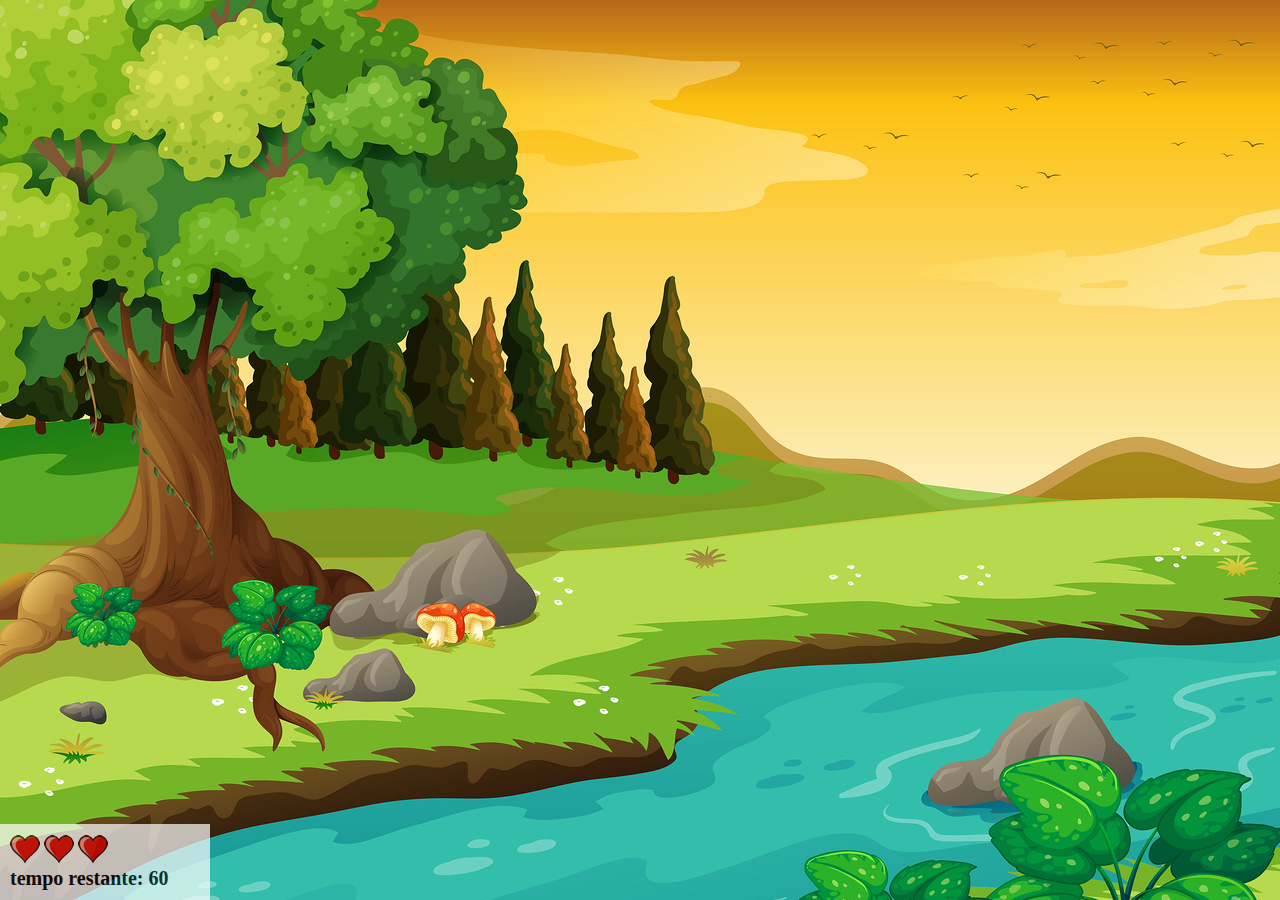
==== app.html @ 64f5f199 "Upload" ====
<!DOCTYPE html>
<html lang="pt-br">
<head>
    <meta charset="UTF-8">
    <meta http-equiv="X-UA-Compatible" content="IE=edge">
    <meta name="viewport" content="width=device-width, initial-scale=1.0">
    <link rel="stylesheet" href="css/estilo.css">
    <script src="js/jogo.js"></script>
    <title>Mata Mosquito</title>
</head>
<body onresize="ajustaTamanhoPalcoJogo()">
    <div class="painel">
        <div class="vidas">
            <img id='v1' src="imagens/coracao_cheio.png" alt="">
            <img id='v2' src="imagens/coracao_cheio.png" alt="">
            <img id='v3' src="imagens/coracao_cheio.png" alt="">
        </div>
        <div class="cronometro">
            tempo restante: <span id="cronometro"></span>
        </div>
    </div>

    <script>
        document.getElementById('cronometro').innerHTML = tempo

        let iniciaGame = setInterval (function(){
            posicaoRandomica()
        }, criaMoscaTempo)
    </script>
</body>
</html>
---- css/estilo.css ----
html{
    cursor: url('../imagens/mata_mosca.png') 30 30, auto;
}

body{
    background-image: url('../imagens/bg.jpg');
    background-repeat: no-repeat;
    background-size: cover;
}

.mosquito1{
    width: 50px;
    height: 50px;
}

.mosquito2{
    width: 70px;
    height: 70px;
}

.mosquito3{
    width: 90px;
    height: 90px;
}

.ladoA{
    transform: scaleX(1);
}

.ladoB{
    transform: scaleX(-1);
}

.painel{
    position: absolute;
    width: 190px;
    padding: 10px;
    bottom: 0px;
    left: 0px;
    border-top: solid 1px white;
    background-color: white;
    opacity: 0.7;
}

.vidas{
    float: left;
}

.cronometro{
    float: left;
    font-size: 20px;
    font-weight: bold;
}

.form-control{
    text-transform: uppercase;
    text-align: center;
}
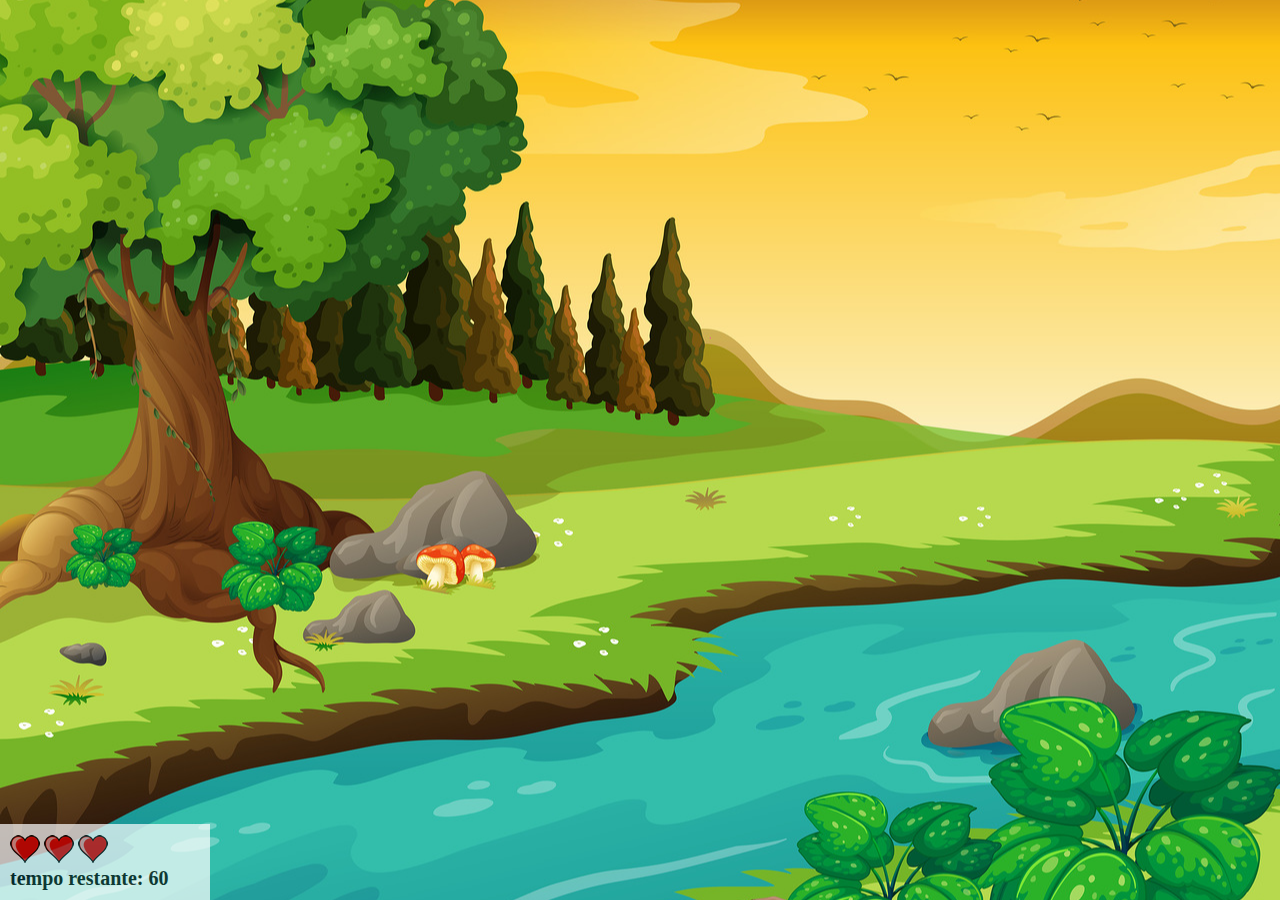
==== commit 43b30dee: "123" ====
--- a/app.html
+++ b/app.html
@@ -9,14 +9,16 @@
     <title>Mata Mosquito</title>
 </head>
 <body onresize="ajustaTamanhoPalcoJogo()">
-    <div class="painel">
-        <div class="vidas">
-            <img id='v1' src="imagens/coracao_cheio.png" alt="">
-            <img id='v2' src="imagens/coracao_cheio.png" alt="">
-            <img id='v3' src="imagens/coracao_cheio.png" alt="">
-        </div>
-        <div class="cronometro">
-            tempo restante: <span id="cronometro"></span>
+    <div class="background">
+        <div class="painel">
+            <div class="vidas">
+                    <img id='v1' src="imagens/coracao_cheio.png" alt="">
+                    <img id='v2' src="imagens/coracao_cheio.png" alt="">
+                    <img id='v3' src="imagens/coracao_cheio.png" alt="">
+            </div>
+            <div class="cronometro">
+                    tempo restante: <span id="cronometro"></span>
+            </div>
         </div>
     </div>
 
--- a/css/estilo.css
+++ b/css/estilo.css
@@ -1,10 +1,27 @@
 html{
     cursor: url('../imagens/mata_mosca.png') 30 30, auto;
+    margin: 0;
+    padding: 0;
 }
 
-body{
+/* body{
     background-image: url('../imagens/bg.jpg');
     background-repeat: no-repeat;
+    background-size: cover;
+} */
+
+.background{
+    position: absolute;
+    top: 0px;
+    left: 0px;
+    margin: 0;
+    padding: 0;
+    height: 100vh;
+    width: 100vw;
+    background-color: orange;
+    background-image: url('../imagens/bg.jpg');
+    background-repeat: no-repeat;
+    background-position: center center;
     background-size: cover;
 }
 
